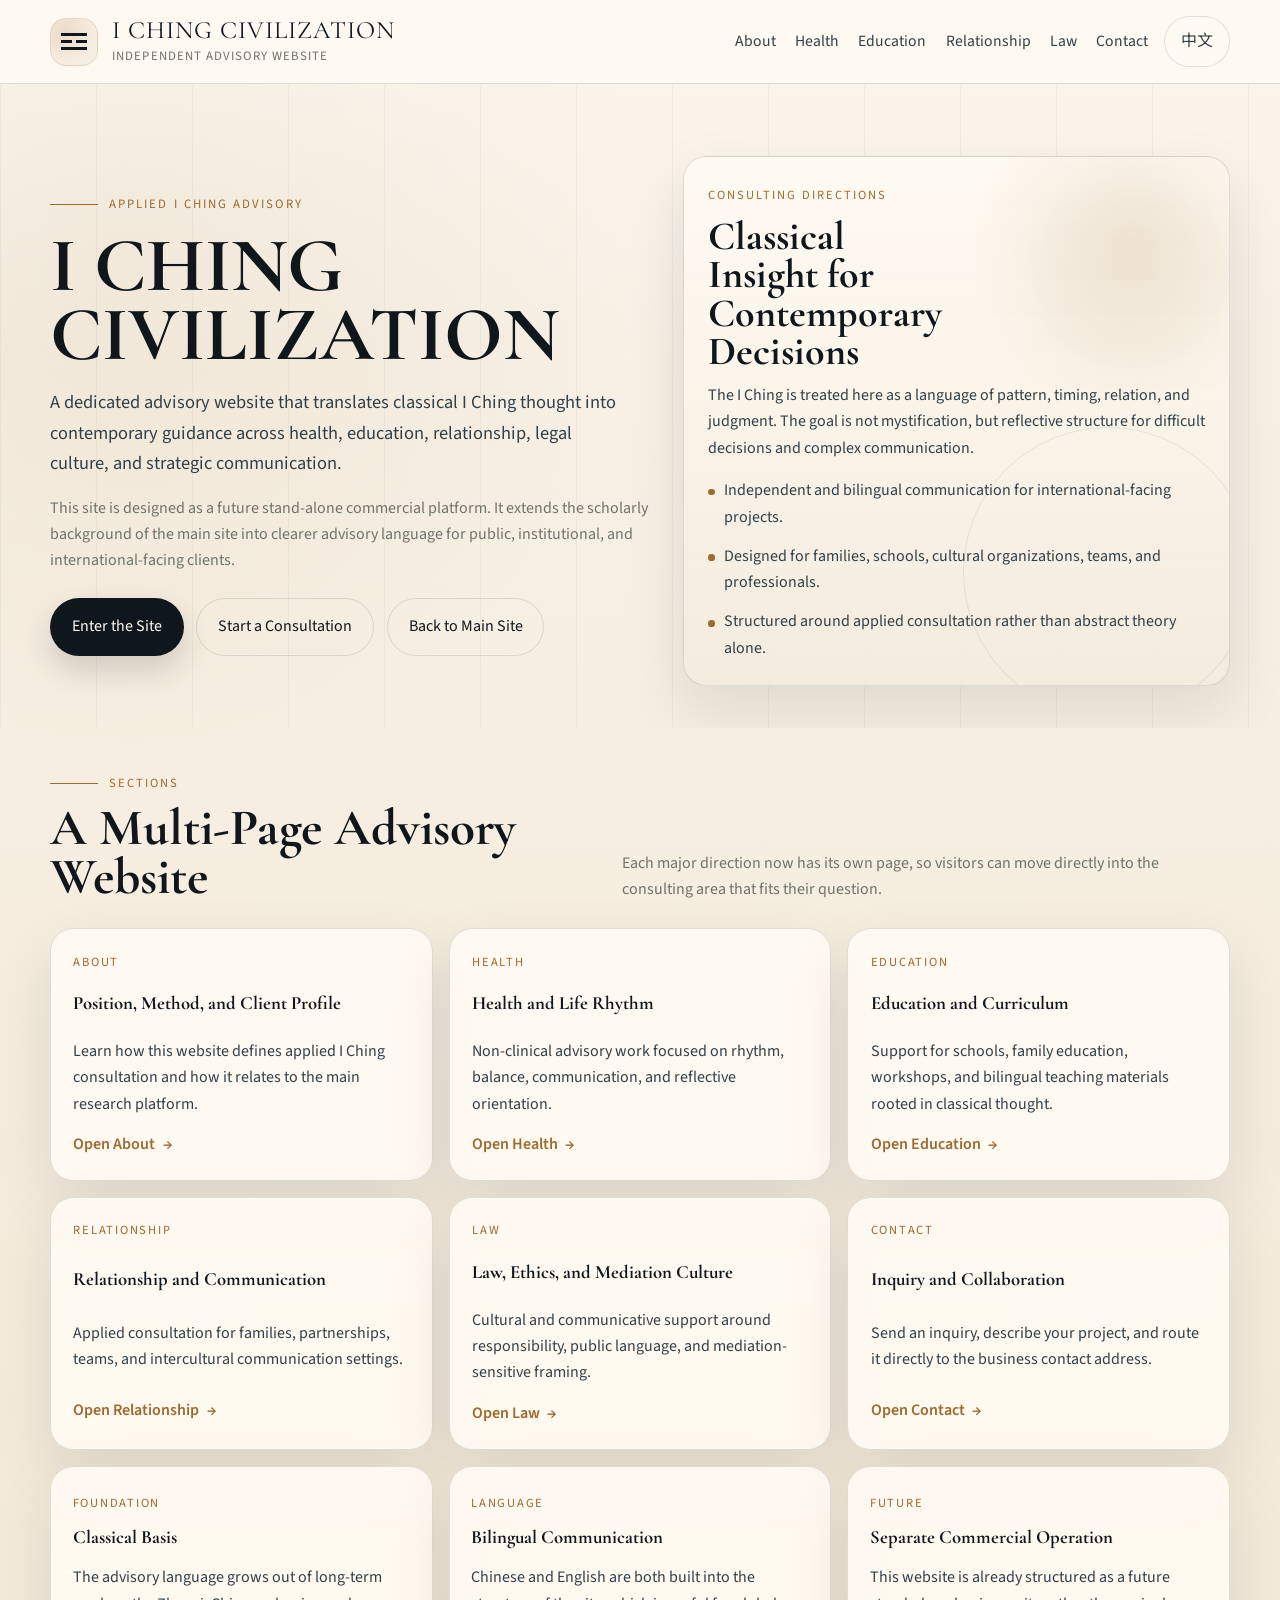
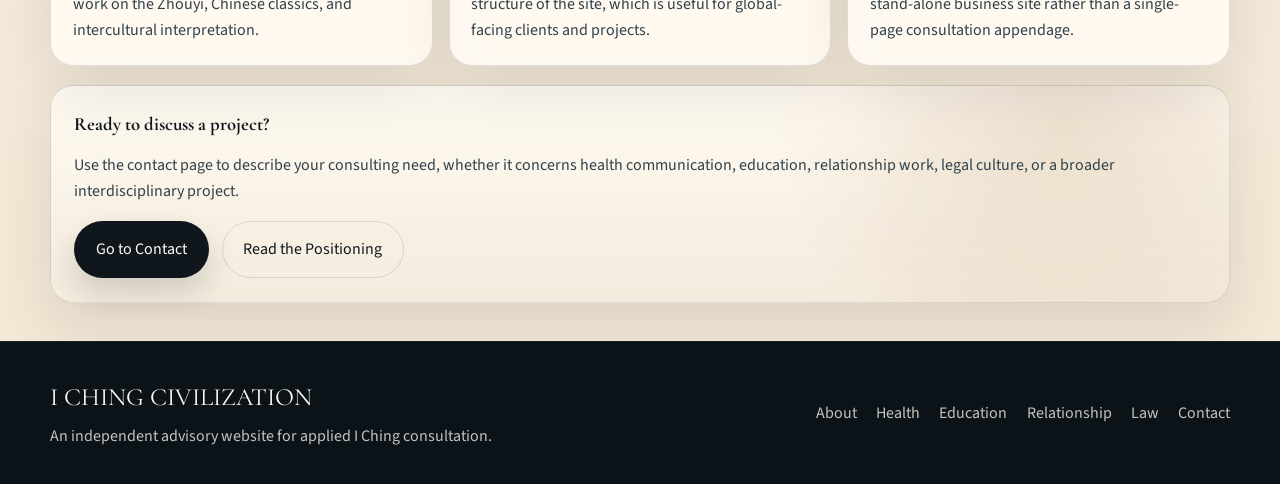
==== index.html @ f00c6655 "Initial commit" ====
<!DOCTYPE html>
<html lang="en">
  <head>
    <meta charset="UTF-8" />
    <meta name="viewport" content="width=device-width, initial-scale=1.0" />
    <title>Redirecting...</title>
    <meta http-equiv="refresh" content="0; url=./en/index.html" />
    <script>
      (function () {
        var target = new URL("./en/index.html", window.location.href);
        if (window.location.search) {
          target.search = window.location.search;
        }
        if (window.location.hash) {
          target.hash = window.location.hash;
        }
        window.location.replace(target.href);
      })();
    </script>
  </head>
  <body></body>
</html>
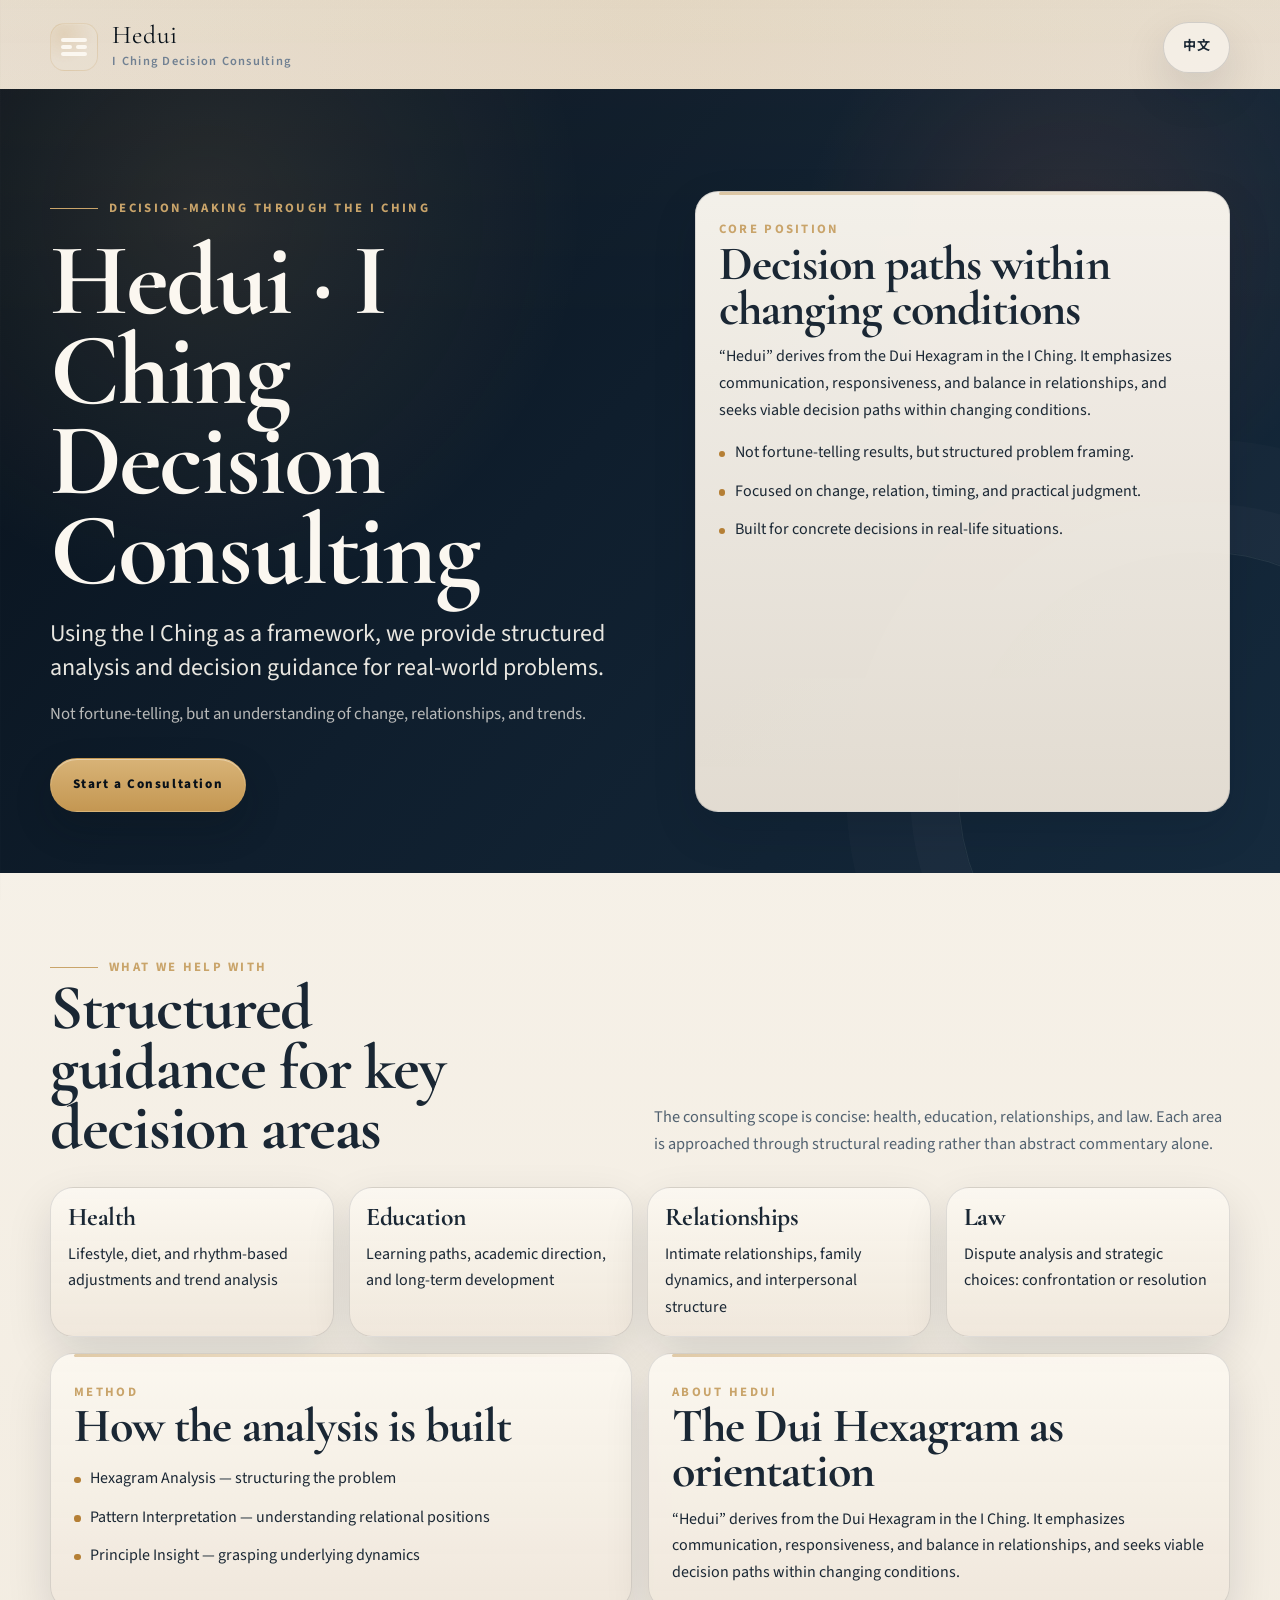
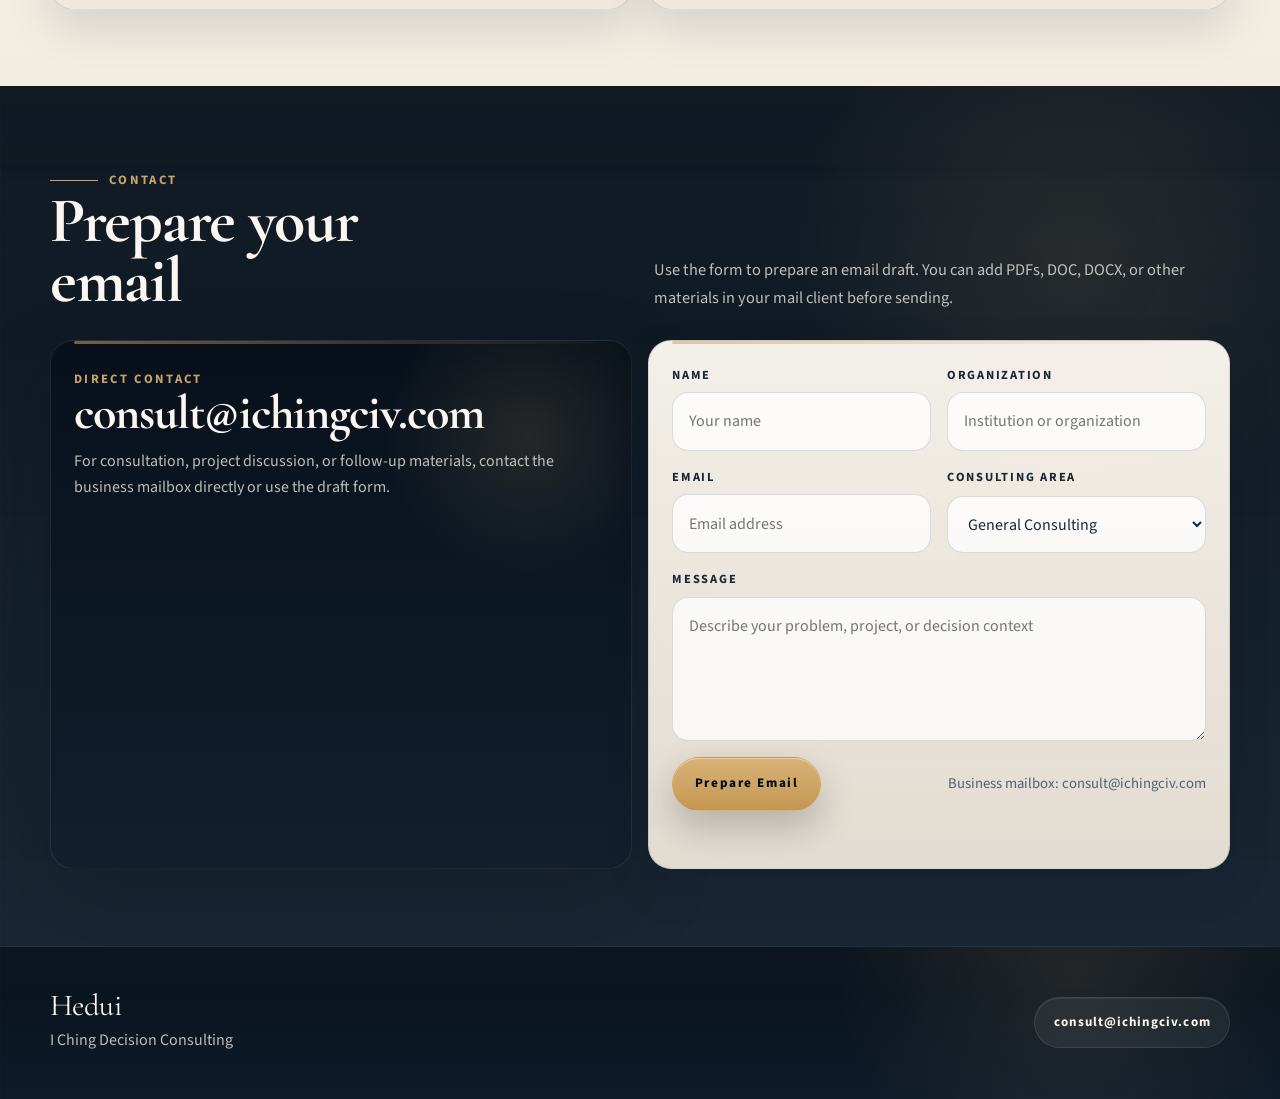
==== commit 65fc88b1: "change all" ====
--- a/index.html
+++ b/index.html
@@ -3,20 +3,355 @@
   <head>
     <meta charset="UTF-8" />
     <meta name="viewport" content="width=device-width, initial-scale=1.0" />
-    <title>Redirecting...</title>
-    <meta http-equiv="refresh" content="0; url=./en/index.html" />
-    <script>
-      (function () {
-        var target = new URL("./en/index.html", window.location.href);
-        if (window.location.search) {
-          target.search = window.location.search;
-        }
-        if (window.location.hash) {
-          target.hash = window.location.hash;
-        }
-        window.location.replace(target.href);
-      })();
-    </script>
+    <title>Hedui · I Ching Decision Consulting</title>
+    <meta
+      name="description"
+      content="Hedui · I Ching Decision Consulting. Structured analysis and decision guidance through the I Ching for health, education, relationships, and law."
+    />
+    <link rel="preconnect" href="https://fonts.googleapis.com" />
+    <link rel="preconnect" href="https://fonts.gstatic.com" crossorigin />
+    <link
+      href="https://fonts.googleapis.com/css2?family=Cormorant+Garamond:wght@500;600;700&family=Noto+Sans+SC:wght@400;500;700&family=Noto+Serif+SC:wght@500;600;700&family=Source+Sans+3:wght@400;500;600;700&display=swap"
+      rel="stylesheet"
+    />
+    <link rel="stylesheet" href="./site.css" />
   </head>
-  <body></body>
+  <body class="single-page" data-lang="en">
+    <header class="masthead">
+      <div class="container masthead-inner">
+        <a class="brand" href="/" aria-label="Hedui Home">
+          <span class="brand-mark" aria-hidden="true">
+            <span></span>
+            <span class="broken"></span>
+            <span></span>
+          </span>
+          <span data-lang-view="en">
+            <span class="brand-title">Hedui</span>
+            <span class="brand-subtitle">I Ching Decision Consulting</span>
+          </span>
+          <span data-lang-view="zh" hidden>
+            <span class="brand-title">和兑</span>
+            <span class="brand-subtitle">易经决策咨询</span>
+          </span>
+        </a>
+        <button class="lang-switch js-lang-switch" type="button" aria-label="切换到中文界面">
+          <span data-switch-target="zh">中文</span>
+          <span data-switch-target="en" hidden>EN</span>
+        </button>
+      </div>
+    </header>
+
+    <main>
+      <div class="localized-view" data-lang-view="en">
+        <section class="hero">
+          <div class="container hero-grid">
+            <div class="hero-copy">
+              <p class="eyebrow">Decision-Making through the I Ching</p>
+              <h1>Hedui · I Ching Decision Consulting</h1>
+              <p class="hero-deck">
+                Using the I Ching as a framework, we provide structured analysis and decision guidance for real-world problems.
+              </p>
+              <p class="hero-body">
+                Not fortune-telling, but an understanding of change, relationships, and trends.
+              </p>
+              <div class="hero-actions">
+                <a class="button" href="#contact-en">Start a Consultation</a>
+              </div>
+            </div>
+
+            <article class="hero-card">
+              <span class="card-kicker">Core Position</span>
+              <h2>Decision paths within changing conditions</h2>
+              <p>
+                “Hedui” derives from the Dui Hexagram in the I Ching. It emphasizes communication, responsiveness, and balance in relationships, and seeks viable decision paths within changing conditions.
+              </p>
+              <ul class="point-list">
+                <li>Not fortune-telling results, but structured problem framing.</li>
+                <li>Focused on change, relation, timing, and practical judgment.</li>
+                <li>Built for concrete decisions in real-life situations.</li>
+              </ul>
+            </article>
+          </div>
+        </section>
+
+        <section class="section">
+          <div class="container">
+            <div class="section-head">
+              <div>
+                <div class="section-tag">What We Help With</div>
+                <h2 class="section-title">Structured guidance for key decision areas</h2>
+              </div>
+              <p class="section-copy">
+                The consulting scope is concise: health, education, relationships, and law. Each area is approached through structural reading rather than abstract commentary alone.
+              </p>
+            </div>
+
+            <div class="topic-grid topic-grid-wide">
+              <article class="topic-card">
+                <h3>Health</h3>
+                <p>Lifestyle, diet, and rhythm-based adjustments and trend analysis</p>
+              </article>
+              <article class="topic-card">
+                <h3>Education</h3>
+                <p>Learning paths, academic direction, and long-term development</p>
+              </article>
+              <article class="topic-card">
+                <h3>Relationships</h3>
+                <p>Intimate relationships, family dynamics, and interpersonal structure</p>
+              </article>
+              <article class="topic-card">
+                <h3>Law</h3>
+                <p>Dispute analysis and strategic choices: confrontation or resolution</p>
+              </article>
+            </div>
+
+            <div class="content-grid">
+              <article class="content-panel">
+                <span class="panel-tag">Method</span>
+                <h2>How the analysis is built</h2>
+                <ul class="method-list">
+                  <li>Hexagram Analysis — structuring the problem</li>
+                  <li>Pattern Interpretation — understanding relational positions</li>
+                  <li>Principle Insight — grasping underlying dynamics</li>
+                </ul>
+              </article>
+
+              <article class="content-panel">
+                <span class="panel-tag">About Hedui</span>
+                <h2>The Dui Hexagram as orientation</h2>
+                <p>
+                  “Hedui” derives from the Dui Hexagram in the I Ching. It emphasizes communication, responsiveness, and balance in relationships, and seeks viable decision paths within changing conditions.
+                </p>
+              </article>
+            </div>
+          </div>
+        </section>
+
+        <section class="section section-dark" id="contact-en">
+          <div class="container">
+            <div class="section-head light">
+              <div>
+                <div class="section-tag">Contact</div>
+                <h2 class="section-title">Prepare your email</h2>
+              </div>
+              <p class="section-copy">
+                Use the form to prepare an email draft. You can add PDFs, DOC, DOCX, or other materials in your mail client before sending.
+              </p>
+            </div>
+
+            <div class="contact-layout">
+              <article class="contact-card dark-card">
+                <span class="panel-tag">Direct Contact</span>
+                <h2>consult@ichingciv.com</h2>
+                <p>
+                  For consultation, project discussion, or follow-up materials, contact the business mailbox directly or use the draft form.
+                </p>
+              </article>
+
+              <article class="form-card">
+                <form class="js-inquiry-form" data-page="hedui-en" data-recipient="consult@ichingciv.com">
+                  <div class="form-grid">
+                    <label class="field">
+                      <span>Name</span>
+                      <input name="name" type="text" placeholder="Your name" />
+                    </label>
+                    <label class="field">
+                      <span>Organization</span>
+                      <input name="organization" type="text" placeholder="Institution or organization" />
+                    </label>
+                    <label class="field">
+                      <span>Email</span>
+                      <input name="email" type="email" placeholder="Email address" />
+                    </label>
+                    <label class="field">
+                      <span>Consulting Area</span>
+                      <select name="topic">
+                        <option value="consulting">General Consulting</option>
+                        <option value="health">Health</option>
+                        <option value="education">Education</option>
+                        <option value="relationship">Relationships</option>
+                        <option value="law">Law</option>
+                      </select>
+                    </label>
+                    <label class="field full">
+                      <span>Message</span>
+                      <textarea name="message" placeholder="Describe your problem, project, or decision context"></textarea>
+                    </label>
+                  </div>
+                  <div class="form-foot">
+                    <button class="button" type="submit">Prepare Email</button>
+                    <span class="form-note">Business mailbox: <a href="mailto:consult@ichingciv.com">consult@ichingciv.com</a></span>
+                  </div>
+                  <p class="form-status" aria-live="polite"></p>
+                </form>
+              </article>
+            </div>
+          </div>
+        </section>
+      </div>
+
+      <div class="localized-view" data-lang-view="zh" hidden>
+        <section class="hero">
+          <div class="container hero-grid">
+            <div class="hero-copy">
+              <p class="eyebrow">用《周易》做决策</p>
+              <h1>和兑 · 易经决策咨询</h1>
+              <p class="hero-deck">
+                通过《周易》的结构分析方法，为现实问题提供判断路径与决策参考。
+              </p>
+              <p class="hero-body">
+                不是占卜结果，而是对变化、关系与趋势的理解。
+              </p>
+              <div class="hero-actions">
+                <a class="button" href="#contact-zh">发起咨询</a>
+              </div>
+            </div>
+
+            <article class="hero-card">
+              <span class="card-kicker">核心立场</span>
+              <h2>在变化中找到可以成立的决策路径</h2>
+              <p>
+                “和兑”取义于《周易》兑卦。重在关系中的交流、回应与平衡，并在变化中寻找可以成立的决策路径。
+              </p>
+              <ul class="point-list">
+                <li>不是直接给出结果，而是建立问题结构。</li>
+                <li>关注变化、关系、时机与现实判断。</li>
+                <li>面向具体处境中的真实决策问题。</li>
+              </ul>
+            </article>
+          </div>
+        </section>
+
+        <section class="section">
+          <div class="container">
+            <div class="section-head">
+              <div>
+                <div class="section-tag">我们解决的问题</div>
+                <h2 class="section-title">围绕关键决策场景提供结构化分析</h2>
+              </div>
+              <p class="section-copy">
+                咨询范围保持简洁明确：健康、教育、关系与法律。重点不是抽象评论，而是围绕现实问题建立判断路径。
+              </p>
+            </div>
+
+            <div class="topic-grid topic-grid-wide">
+              <article class="topic-card">
+                <h3>健康</h3>
+                <p>情志、饮食、运动、作息与身体状态的调整与趋势判断</p>
+              </article>
+              <article class="topic-card">
+                <h3>教育</h3>
+                <p>学习路径、发展方向与长期规划</p>
+              </article>
+              <article class="topic-card">
+                <h3>关系</h3>
+                <p>情侣关系、亲子关系及人际互动结构</p>
+              </article>
+              <article class="topic-card">
+                <h3>法律</h3>
+                <p>纠纷分析、路径选择</p>
+              </article>
+            </div>
+
+            <div class="content-grid">
+              <article class="content-panel">
+                <span class="panel-tag">方法</span>
+                <h2>判断如何展开</h2>
+                <ul class="method-list">
+                  <li>易占：建立问题结构</li>
+                  <li>易象：分析关系位置</li>
+                  <li>易理：把握变化原则</li>
+                </ul>
+              </article>
+
+              <article class="content-panel">
+                <span class="panel-tag">关于“和兑”</span>
+                <h2>以兑卦作为方向</h2>
+                <p>
+                  “和兑”取义于《周易》兑卦。重在关系中的交流、回应与平衡，在变化中找到可以成立的决策路径。
+                </p>
+              </article>
+            </div>
+          </div>
+        </section>
+
+        <section class="section section-dark" id="contact-zh">
+          <div class="container">
+            <div class="section-head light">
+              <div>
+                <div class="section-tag">联系</div>
+                <h2 class="section-title">编辑邮件草稿</h2>
+              </div>
+              <p class="section-copy">
+                使用下方表单可直接生成邮件草稿。若有 PDF、DOC、DOCX 或其他材料，可在邮件客户端中继续附加。
+              </p>
+            </div>
+
+            <div class="contact-layout">
+              <article class="contact-card">
+                <span class="panel-tag">直接联系</span>
+                <h2>consult@ichingciv.com</h2>
+                <p>
+                  如需咨询、项目讨论或补充资料，可直接通过商业邮箱联系，也可以先使用下方草稿表单。
+                </p>
+              </article>
+
+              <article class="form-card">
+                <form class="js-inquiry-form" data-page="hedui-zh" data-recipient="consult@ichingciv.com">
+                  <div class="form-grid">
+                    <label class="field">
+                      <span>姓名</span>
+                      <input name="name" type="text" placeholder="你的姓名" />
+                    </label>
+                    <label class="field">
+                      <span>机构 / 公司</span>
+                      <input name="organization" type="text" placeholder="机构或公司名称" />
+                    </label>
+                    <label class="field">
+                      <span>邮箱</span>
+                      <input name="email" type="email" placeholder="邮箱地址" />
+                    </label>
+                    <label class="field">
+                      <span>咨询方向</span>
+                      <select name="topic">
+                        <option value="consulting">综合咨询</option>
+                        <option value="health">健康</option>
+                        <option value="education">教育</option>
+                        <option value="relationship">关系</option>
+                        <option value="law">法律</option>
+                      </select>
+                    </label>
+                    <label class="field full">
+                      <span>留言</span>
+                      <textarea name="message" placeholder="请简要说明你的问题、项目或决策处境"></textarea>
+                    </label>
+                  </div>
+                  <div class="form-foot">
+                    <button class="button" type="submit">编辑邮件</button>
+                    <span class="form-note">商业邮箱：<a href="mailto:consult@ichingciv.com">consult@ichingciv.com</a></span>
+                  </div>
+                  <p class="form-status" aria-live="polite"></p>
+                </form>
+              </article>
+            </div>
+          </div>
+        </section>
+      </div>
+    </main>
+
+    <footer class="site-footer">
+      <div class="container footer-grid">
+        <div class="footer-copy" data-lang-view="en">
+          <div class="footer-title">Hedui</div>
+          <p>I Ching Decision Consulting</p>
+        </div>
+        <div class="footer-copy" data-lang-view="zh" hidden>
+          <div class="footer-title">和兑</div>
+          <p>易经决策咨询</p>
+        </div>
+        <a class="mail-chip footer-chip" href="mailto:consult@ichingciv.com">consult@ichingciv.com</a>
+      </div>
+    </footer>
+    <script src="./site.js"></script>
+  </body>
 </html>
--- a/site.css
+++ b/site.css
@@ -0,0 +1,716 @@
+:root {
+  --night: #071019;
+  --night-soft: #102130;
+  --paper: #f4efe6;
+  --paper-soft: #fbf7f0;
+  --line: rgba(19, 31, 45, 0.12);
+  --line-light: rgba(251, 247, 240, 0.1);
+  --accent: #c9a46a;
+  --accent-strong: #b57f35;
+  --text: #1a2734;
+  --text-soft: #516170;
+  --text-muted: #708092;
+  --white-soft: rgba(251, 247, 240, 0.74);
+  --shadow-strong: 0 30px 80px rgba(7, 16, 25, 0.22);
+  --shadow-card: 0 18px 46px rgba(12, 20, 30, 0.12);
+  --font-sans: "Source Sans 3", "Noto Sans SC", sans-serif;
+  --font-serif: "Cormorant Garamond", "Noto Serif SC", serif;
+}
+
+* {
+  box-sizing: border-box;
+}
+
+[hidden] {
+  display: none !important;
+}
+
+html {
+  scroll-behavior: smooth;
+}
+
+body {
+  margin: 0;
+  min-height: 100vh;
+  font-family: var(--font-sans);
+  color: var(--text);
+  background:
+    radial-gradient(circle at top, rgba(201, 164, 106, 0.12), transparent 28%),
+    linear-gradient(180deg, #e7ddce 0%, #f6f1e8 30%, #efe7da 100%);
+  line-height: 1.66;
+  -webkit-font-smoothing: antialiased;
+  text-rendering: optimizeLegibility;
+}
+
+body::before {
+  content: "";
+  position: fixed;
+  inset: 0;
+  pointer-events: none;
+  background:
+    linear-gradient(90deg, rgba(7, 16, 25, 0.028) 0, rgba(7, 16, 25, 0.028) 1px, transparent 1px, transparent 104px),
+    linear-gradient(180deg, rgba(251, 247, 240, 0.08), transparent 38%);
+  opacity: 0.4;
+}
+
+a {
+  color: inherit;
+  text-decoration: none;
+  transition:
+    color 0.2s ease,
+    border-color 0.2s ease,
+    background-color 0.2s ease,
+    transform 0.2s ease,
+    box-shadow 0.2s ease;
+}
+
+button,
+input,
+textarea,
+select {
+  font: inherit;
+}
+
+::selection {
+  background: rgba(181, 127, 53, 0.22);
+}
+
+:focus-visible {
+  outline: 2px solid rgba(181, 127, 53, 0.78);
+  outline-offset: 3px;
+}
+
+.container {
+  width: min(1180px, calc(100% - 2rem));
+  margin: 0 auto;
+}
+
+.masthead {
+  position: relative;
+  z-index: 2;
+  padding: 1.35rem 0 0;
+}
+
+.masthead-inner,
+.footer-grid {
+  display: flex;
+  align-items: center;
+  justify-content: space-between;
+  gap: 1rem;
+}
+
+.brand {
+  display: flex;
+  align-items: center;
+  gap: 0.9rem;
+  min-width: 0;
+}
+
+.brand-mark {
+  width: 3rem;
+  height: 3rem;
+  flex: 0 0 auto;
+  display: grid;
+  align-content: center;
+  gap: 0.22rem;
+  padding: 0.65rem;
+  border-radius: 0.9rem;
+  border: 1px solid rgba(201, 164, 106, 0.24);
+  background:
+    radial-gradient(circle at 28% 22%, rgba(201, 164, 106, 0.22), transparent 60%),
+    rgba(251, 247, 240, 0.06);
+  box-shadow: inset 0 1px 0 rgba(251, 247, 240, 0.08);
+}
+
+.brand-mark span {
+  display: block;
+  height: 0.22rem;
+  border-radius: 999px;
+  background: var(--paper-soft);
+}
+
+.brand-mark .broken {
+  position: relative;
+  background: transparent;
+}
+
+.brand-mark .broken::before,
+.brand-mark .broken::after {
+  content: "";
+  position: absolute;
+  top: 0;
+  width: 41%;
+  height: 100%;
+  border-radius: 999px;
+  background: var(--paper-soft);
+}
+
+.brand-mark .broken::after {
+  right: 0;
+}
+
+.brand-title,
+.brand-subtitle {
+  display: block;
+}
+
+.brand-title {
+  font-family: var(--font-serif);
+  font-size: clamp(1.3rem, 2vw, 1.9rem);
+  line-height: 1.04;
+  letter-spacing: 0.03em;
+  color: var(--night);
+}
+
+.brand-subtitle {
+  margin-top: 0.18rem;
+  color: var(--text-muted);
+  font-size: 0.78rem;
+  font-weight: 600;
+  letter-spacing: 0.1em;
+}
+
+.lang-switch,
+.mail-chip,
+.button {
+  display: inline-flex;
+  align-items: center;
+  justify-content: center;
+  min-height: 3rem;
+  border-radius: 999px;
+}
+
+.lang-switch,
+.mail-chip {
+  padding: 0.85rem 1.15rem;
+  border: 1px solid rgba(19, 31, 45, 0.16);
+  background: rgba(251, 247, 240, 0.68);
+  color: var(--text);
+  font-size: 0.82rem;
+  font-weight: 700;
+  letter-spacing: 0.08em;
+  box-shadow: var(--shadow-card);
+}
+
+.lang-switch:hover,
+.lang-switch:focus-visible,
+.mail-chip:hover,
+.mail-chip:focus-visible {
+  transform: translateY(-1px);
+  border-color: rgba(181, 127, 53, 0.34);
+}
+
+.hero,
+.section-dark,
+.site-footer {
+  position: relative;
+  overflow: hidden;
+}
+
+.hero::before,
+.section-dark::before,
+.site-footer::before {
+  content: "";
+  position: absolute;
+  inset: 0;
+  pointer-events: none;
+  background:
+    linear-gradient(90deg, rgba(251, 247, 240, 0.04) 0, rgba(251, 247, 240, 0.04) 1px, transparent 1px, transparent 120px),
+    linear-gradient(180deg, rgba(251, 247, 240, 0.08), transparent 34%);
+  opacity: 0.28;
+}
+
+.hero {
+  margin-top: 1rem;
+  padding: clamp(4.4rem, 8vw, 6.8rem) 0 3.8rem;
+  background:
+    radial-gradient(circle at 84% 20%, rgba(212, 108, 71, 0.14), transparent 22%),
+    radial-gradient(circle at 16% 16%, rgba(201, 164, 106, 0.14), transparent 30%),
+    linear-gradient(130deg, #08111b 0%, #0f1e2d 46%, #152a3d 100%);
+  color: var(--paper-soft);
+}
+
+.hero::after {
+  content: "";
+  position: absolute;
+  right: -10rem;
+  bottom: -10rem;
+  width: 30rem;
+  height: 30rem;
+  border-radius: 50%;
+  border: 1px solid rgba(251, 247, 240, 0.08);
+  box-shadow: 0 0 0 3rem rgba(251, 247, 240, 0.02), 0 0 0 7rem rgba(251, 247, 240, 0.015);
+}
+
+.hero-grid,
+.content-grid,
+.contact-layout {
+  position: relative;
+  z-index: 1;
+  display: grid;
+  gap: 1rem;
+}
+
+.hero-grid {
+  grid-template-columns: minmax(0, 1.08fr) minmax(320px, 0.92fr);
+  align-items: stretch;
+}
+
+.content-grid,
+.contact-layout {
+  grid-template-columns: repeat(2, minmax(0, 1fr));
+}
+
+.eyebrow,
+.section-tag,
+.card-kicker,
+.panel-tag {
+  display: inline-flex;
+  align-items: center;
+  gap: 0.7rem;
+  color: var(--accent);
+  font-size: 0.8rem;
+  font-weight: 700;
+  letter-spacing: 0.18em;
+  text-transform: uppercase;
+}
+
+.eyebrow::before,
+.section-tag::before {
+  content: "";
+  width: 3rem;
+  height: 1px;
+  background: currentColor;
+}
+
+.eyebrow {
+  margin: 0 0 1rem;
+}
+
+.hero h1,
+.hero-card h2,
+.section-title,
+.content-panel h2,
+.contact-card h2,
+.form-card h2,
+.topic-card h3,
+.footer-title {
+  margin: 0;
+  font-family: var(--font-serif);
+  letter-spacing: -0.02em;
+}
+
+.hero h1 {
+  max-width: 11ch;
+  font-size: clamp(3.8rem, 8vw, 6.8rem);
+  line-height: 0.88;
+  color: var(--paper-soft);
+}
+
+.hero-deck {
+  max-width: 42rem;
+  margin: 1.35rem 0 0;
+  font-size: clamp(1.18rem, 2vw, 1.5rem);
+  line-height: 1.42;
+  color: rgba(251, 247, 240, 0.92);
+}
+
+.hero-body {
+  max-width: 39rem;
+  margin: 1rem 0 0;
+  color: rgba(251, 247, 240, 0.72);
+  font-size: 1.05rem;
+}
+
+.hero-actions {
+  display: flex;
+  flex-wrap: wrap;
+  gap: 0.85rem;
+  margin-top: 1.8rem;
+}
+
+.button {
+  padding: 0.95rem 1.35rem;
+  border: 1px solid transparent;
+  cursor: pointer;
+  background: linear-gradient(180deg, #d8b377 0%, #c49752 100%);
+  color: var(--night);
+  font-size: 0.82rem;
+  font-weight: 800;
+  letter-spacing: 0.12em;
+  box-shadow:
+    0 16px 36px rgba(7, 16, 25, 0.22),
+    inset 0 1px 0 rgba(251, 247, 240, 0.42);
+}
+
+.button:hover,
+.button:focus-visible {
+  transform: translateY(-1px);
+}
+
+.hero-card,
+.topic-card,
+.content-panel,
+.form-card {
+  position: relative;
+  border-radius: 1.45rem;
+  border: 1px solid var(--line);
+  background: linear-gradient(180deg, rgba(251, 247, 240, 0.97), rgba(239, 231, 219, 0.94));
+  color: var(--text);
+  box-shadow: var(--shadow-card);
+}
+
+.hero-card,
+.content-panel,
+.form-card {
+  padding: 1.45rem;
+}
+
+.hero-card::after,
+.content-panel::after,
+.form-card::after,
+.contact-card::after {
+  content: "";
+  position: absolute;
+  left: 1.45rem;
+  right: 1.45rem;
+  top: 0;
+  height: 3px;
+  border-radius: 999px;
+  background: linear-gradient(90deg, var(--accent), transparent);
+  opacity: 0.55;
+}
+
+.hero-card h2,
+.content-panel h2,
+.contact-card h2 {
+  font-size: clamp(2.15rem, 4vw, 3rem);
+  line-height: 0.94;
+}
+
+.hero-card p,
+.content-panel p,
+.topic-card p,
+.section-copy,
+.contact-card p,
+.form-card p {
+  margin: 0.72rem 0 0;
+}
+
+.point-list,
+.method-list {
+  margin: 1rem 0 0;
+  padding: 0;
+  list-style: none;
+  display: grid;
+  gap: 0.75rem;
+}
+
+.point-list li,
+.method-list li {
+  position: relative;
+  padding-left: 1rem;
+  color: var(--text);
+}
+
+.point-list li::before,
+.method-list li::before {
+  content: "";
+  position: absolute;
+  left: 0;
+  top: 0.72rem;
+  width: 0.42rem;
+  height: 0.42rem;
+  border-radius: 50%;
+  background: var(--accent-strong);
+}
+
+.section {
+  position: relative;
+  padding: clamp(3.7rem, 6vw, 5.2rem) 0;
+}
+
+.section-dark {
+  background:
+    radial-gradient(circle at 84% 20%, rgba(201, 164, 106, 0.12), transparent 22%),
+    linear-gradient(180deg, rgba(8, 17, 27, 0.98), rgba(16, 30, 44, 0.96));
+  color: var(--paper-soft);
+}
+
+.section-head {
+  display: flex;
+  align-items: end;
+  justify-content: space-between;
+  gap: 1.4rem;
+  margin-bottom: 1.8rem;
+}
+
+.section-title {
+  max-width: 14ch;
+  font-size: clamp(2.4rem, 5vw, 4rem);
+  line-height: 0.94;
+  color: var(--text);
+}
+
+.section-copy {
+  max-width: 36rem;
+  color: var(--text-soft);
+  font-size: 1.02rem;
+}
+
+.light .section-title {
+  color: var(--paper-soft);
+}
+
+.light .section-copy {
+  color: var(--white-soft);
+}
+
+.topic-grid {
+  display: grid;
+  grid-template-columns: repeat(2, minmax(0, 1fr));
+  gap: 0.9rem;
+}
+
+.topic-grid-wide {
+  grid-template-columns: repeat(4, minmax(0, 1fr));
+}
+
+.topic-card {
+  padding: 1rem 1.05rem;
+}
+
+.topic-card h3 {
+  font-size: 1.6rem;
+  line-height: 0.98;
+  color: var(--text);
+}
+
+.content-grid {
+  margin-top: 1rem;
+}
+
+.contact-card {
+  position: relative;
+  padding: 1.45rem;
+  border-radius: 1.45rem;
+  border: 1px solid rgba(251, 247, 240, 0.08);
+  background:
+    radial-gradient(circle at 82% 18%, rgba(201, 164, 106, 0.14), transparent 22%),
+    linear-gradient(180deg, rgba(8, 17, 27, 0.98), rgba(18, 31, 45, 0.96));
+  color: var(--paper-soft);
+  box-shadow: var(--shadow-strong);
+}
+
+.contact-card p {
+  color: var(--white-soft);
+}
+
+.form-grid {
+  display: grid;
+  grid-template-columns: repeat(2, minmax(0, 1fr));
+  gap: 1rem;
+}
+
+.field {
+  display: grid;
+  gap: 0.42rem;
+}
+
+.field span {
+  color: var(--text);
+  font-size: 0.78rem;
+  font-weight: 700;
+  letter-spacing: 0.14em;
+  text-transform: uppercase;
+}
+
+.field.full {
+  grid-column: 1 / -1;
+}
+
+.field input,
+.field select,
+.field textarea {
+  width: 100%;
+  padding: 0.95rem 1rem;
+  border-radius: 1rem;
+  border: 1px solid rgba(19, 31, 45, 0.14);
+  background: rgba(255, 255, 255, 0.76);
+  color: var(--text);
+  box-shadow: inset 0 1px 0 rgba(251, 247, 240, 0.24);
+}
+
+.field textarea {
+  min-height: 9rem;
+  resize: vertical;
+}
+
+.field input:focus,
+.field select:focus,
+.field textarea:focus {
+  outline: none;
+  border-color: rgba(181, 127, 53, 0.52);
+  box-shadow:
+    0 0 0 4px rgba(201, 164, 106, 0.15),
+    inset 0 1px 0 rgba(251, 247, 240, 0.32);
+}
+
+.form-foot {
+  display: flex;
+  align-items: center;
+  justify-content: space-between;
+  gap: 1rem;
+  margin-top: 1rem;
+}
+
+.form-note,
+.form-status {
+  font-size: 0.92rem;
+  color: var(--text-soft);
+}
+
+.form-status {
+  min-height: 1.5em;
+}
+
+.site-footer {
+  padding: 2.8rem 0;
+  background:
+    radial-gradient(circle at 84% 18%, rgba(201, 164, 106, 0.12), transparent 22%),
+    linear-gradient(180deg, #08111b 0%, #0e1b29 100%);
+  color: var(--white-soft);
+  border-top: 1px solid rgba(251, 247, 240, 0.08);
+}
+
+.footer-title {
+  color: var(--paper-soft);
+  font-size: 1.9rem;
+  line-height: 1;
+}
+
+.footer-copy p {
+  margin: 0.35rem 0 0;
+}
+
+.footer-chip {
+  border-color: var(--line-light);
+  background: rgba(251, 247, 240, 0.06);
+  color: var(--paper-soft);
+  box-shadow: inset 0 1px 0 rgba(251, 247, 240, 0.08);
+}
+
+.footer-chip:hover,
+.footer-chip:focus-visible {
+  border-color: rgba(201, 164, 106, 0.38);
+}
+
+body[data-lang="zh"] .brand-subtitle,
+body[data-lang="zh"] .lang-switch,
+body[data-lang="zh"] .button,
+body[data-lang="zh"] .eyebrow,
+body[data-lang="zh"] .section-tag,
+body[data-lang="zh"] .card-kicker,
+body[data-lang="zh"] .panel-tag,
+body[data-lang="zh"] .field span {
+  letter-spacing: 0.08em;
+  text-transform: none;
+}
+
+@media (prefers-reduced-motion: no-preference) {
+  .hero-copy,
+  .hero-card,
+  .content-panel,
+  .form-card {
+    animation: rise-in 0.72s cubic-bezier(0.22, 1, 0.36, 1) both;
+  }
+
+  .hero-card {
+    animation-delay: 0.08s;
+  }
+}
+
+@keyframes rise-in {
+  from {
+    opacity: 0;
+    transform: translateY(18px);
+  }
+
+  to {
+    opacity: 1;
+    transform: none;
+  }
+}
+
+@media (max-width: 1080px) {
+  .hero-grid,
+  .content-grid,
+  .contact-layout,
+  .topic-grid-wide {
+    grid-template-columns: 1fr;
+  }
+
+  .section-head {
+    align-items: start;
+    flex-direction: column;
+  }
+}
+
+@media (max-width: 760px) {
+  .container {
+    width: min(1180px, calc(100% - 1.25rem));
+  }
+
+  .masthead-inner,
+  .footer-grid,
+  .form-foot {
+    align-items: start;
+    flex-direction: column;
+  }
+
+  .hero {
+    padding-top: 3.8rem;
+  }
+
+  .hero h1 {
+    font-size: clamp(3rem, 15vw, 4.4rem);
+    max-width: none;
+  }
+
+  .hero-card,
+  .content-panel,
+  .form-card,
+  .contact-card {
+    padding: 1.2rem;
+  }
+
+  .hero-card::after,
+  .content-panel::after,
+  .form-card::after,
+  .contact-card::after {
+    left: 1.2rem;
+    right: 1.2rem;
+  }
+
+  .form-grid,
+  .topic-grid {
+    grid-template-columns: 1fr;
+  }
+}
+
+@media (prefers-reduced-motion: reduce) {
+  html {
+    scroll-behavior: auto;
+  }
+
+  a {
+    transition: none;
+  }
+
+  .hero-copy,
+  .hero-card,
+  .content-panel,
+  .form-card {
+    animation: none;
+  }
+}
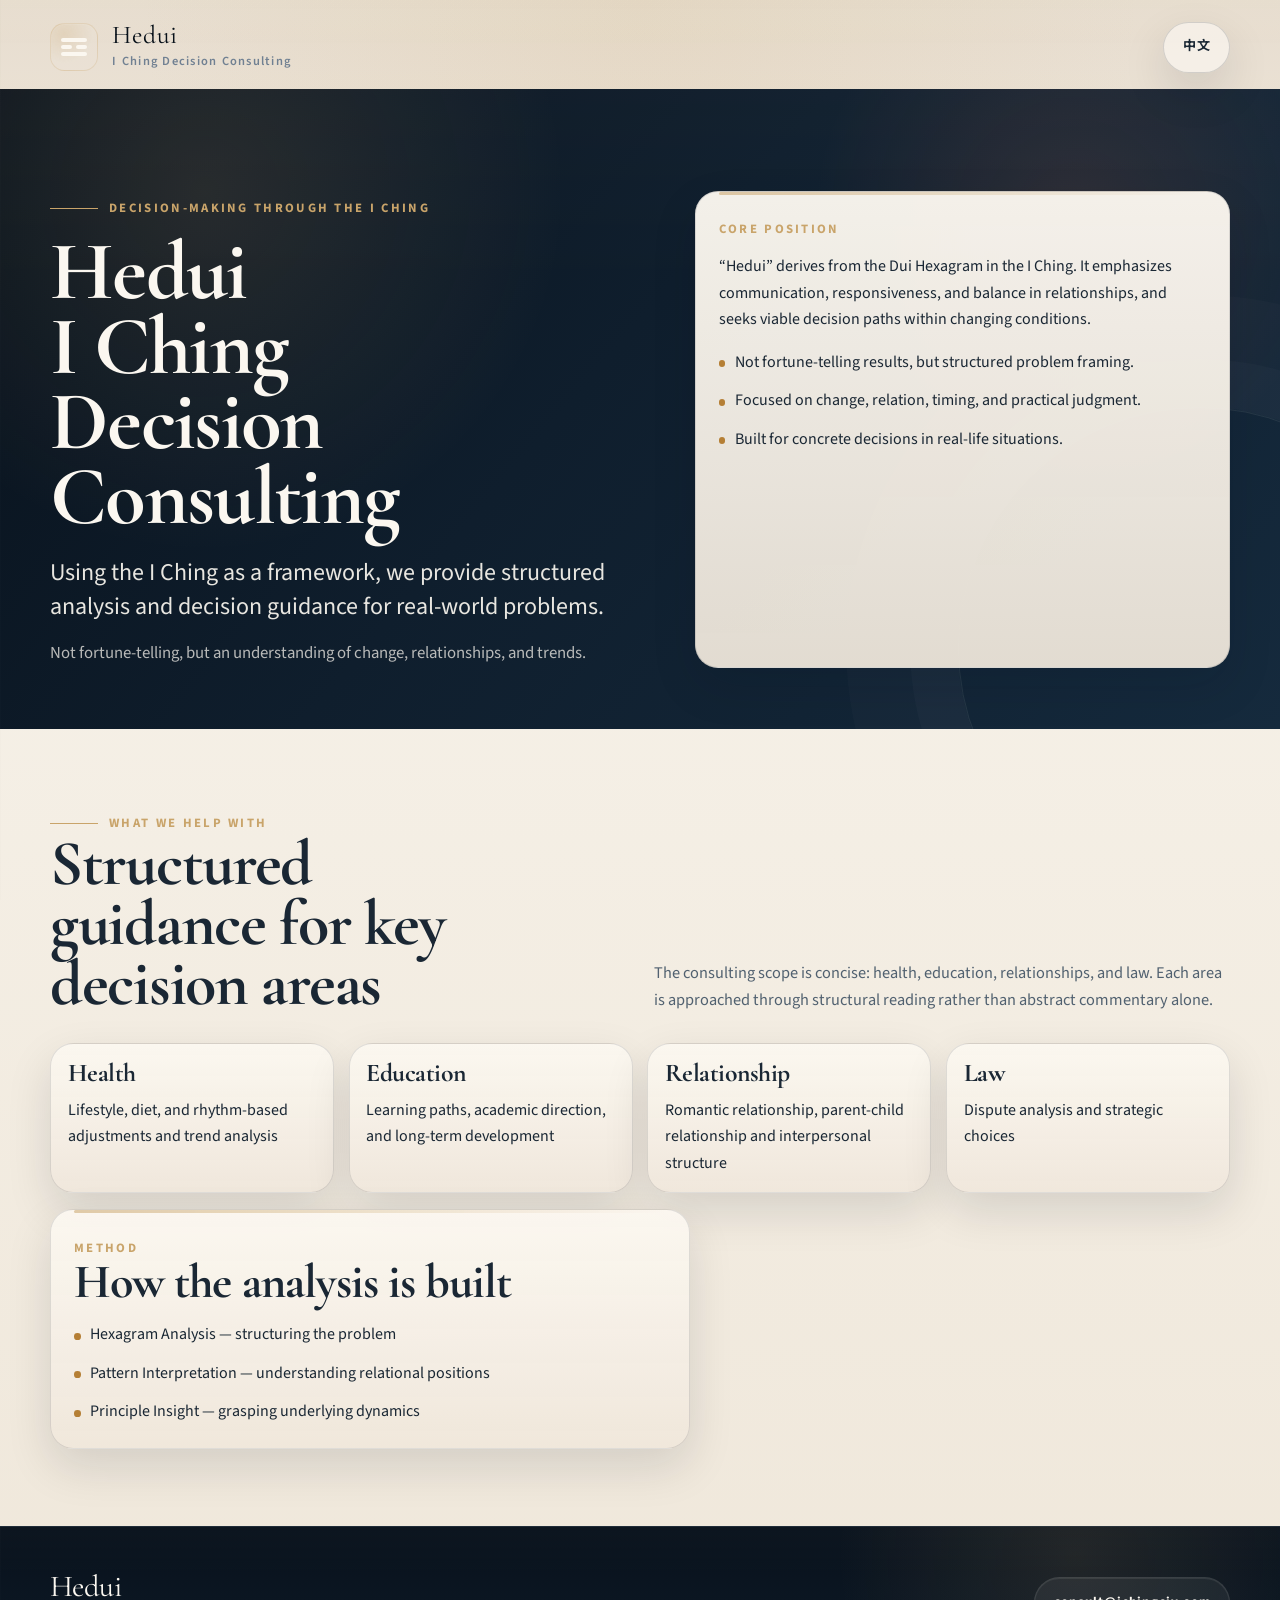
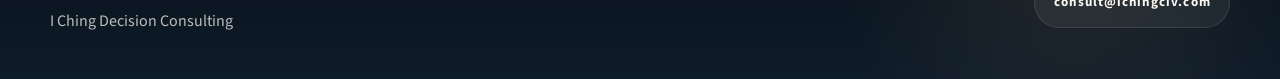
==== commit 516a1c49: "change all" ====
--- a/index.html
+++ b/index.html
@@ -47,21 +47,22 @@
           <div class="container hero-grid">
             <div class="hero-copy">
               <p class="eyebrow">Decision-Making through the I Ching</p>
-              <h1>Hedui · I Ching Decision Consulting</h1>
+              <h1>
+                <span class="hero-title-line">Hedui</span>
+                <span class="hero-title-line">I Ching</span>
+                <span class="hero-title-line">Decision</span>
+                <span class="hero-title-line">Consulting</span>
+              </h1>
               <p class="hero-deck">
                 Using the I Ching as a framework, we provide structured analysis and decision guidance for real-world problems.
               </p>
               <p class="hero-body">
                 Not fortune-telling, but an understanding of change, relationships, and trends.
               </p>
-              <div class="hero-actions">
-                <a class="button" href="#contact-en">Start a Consultation</a>
-              </div>
             </div>
 
             <article class="hero-card">
               <span class="card-kicker">Core Position</span>
-              <h2>Decision paths within changing conditions</h2>
               <p>
                 “Hedui” derives from the Dui Hexagram in the I Ching. It emphasizes communication, responsiveness, and balance in relationships, and seeks viable decision paths within changing conditions.
               </p>
@@ -96,16 +97,16 @@
                 <p>Learning paths, academic direction, and long-term development</p>
               </article>
               <article class="topic-card">
-                <h3>Relationships</h3>
-                <p>Intimate relationships, family dynamics, and interpersonal structure</p>
+                <h3>Relationship</h3>
+                <p>Romantic relationship, parent-child relationship and interpersonal structure</p>
               </article>
               <article class="topic-card">
                 <h3>Law</h3>
-                <p>Dispute analysis and strategic choices: confrontation or resolution</p>
-              </article>
-            </div>
-
-            <div class="content-grid">
+                <p>Dispute analysis and strategic choices</p>
+              </article>
+            </div>
+
+            <div class="content-grid single-panel">
               <article class="content-panel">
                 <span class="panel-tag">Method</span>
                 <h2>How the analysis is built</h2>
@@ -115,79 +116,10 @@
                   <li>Principle Insight — grasping underlying dynamics</li>
                 </ul>
               </article>
-
-              <article class="content-panel">
-                <span class="panel-tag">About Hedui</span>
-                <h2>The Dui Hexagram as orientation</h2>
-                <p>
-                  “Hedui” derives from the Dui Hexagram in the I Ching. It emphasizes communication, responsiveness, and balance in relationships, and seeks viable decision paths within changing conditions.
-                </p>
-              </article>
-            </div>
-          </div>
-        </section>
-
-        <section class="section section-dark" id="contact-en">
-          <div class="container">
-            <div class="section-head light">
-              <div>
-                <div class="section-tag">Contact</div>
-                <h2 class="section-title">Prepare your email</h2>
-              </div>
-              <p class="section-copy">
-                Use the form to prepare an email draft. You can add PDFs, DOC, DOCX, or other materials in your mail client before sending.
-              </p>
-            </div>
-
-            <div class="contact-layout">
-              <article class="contact-card dark-card">
-                <span class="panel-tag">Direct Contact</span>
-                <h2>consult@ichingciv.com</h2>
-                <p>
-                  For consultation, project discussion, or follow-up materials, contact the business mailbox directly or use the draft form.
-                </p>
-              </article>
-
-              <article class="form-card">
-                <form class="js-inquiry-form" data-page="hedui-en" data-recipient="consult@ichingciv.com">
-                  <div class="form-grid">
-                    <label class="field">
-                      <span>Name</span>
-                      <input name="name" type="text" placeholder="Your name" />
-                    </label>
-                    <label class="field">
-                      <span>Organization</span>
-                      <input name="organization" type="text" placeholder="Institution or organization" />
-                    </label>
-                    <label class="field">
-                      <span>Email</span>
-                      <input name="email" type="email" placeholder="Email address" />
-                    </label>
-                    <label class="field">
-                      <span>Consulting Area</span>
-                      <select name="topic">
-                        <option value="consulting">General Consulting</option>
-                        <option value="health">Health</option>
-                        <option value="education">Education</option>
-                        <option value="relationship">Relationships</option>
-                        <option value="law">Law</option>
-                      </select>
-                    </label>
-                    <label class="field full">
-                      <span>Message</span>
-                      <textarea name="message" placeholder="Describe your problem, project, or decision context"></textarea>
-                    </label>
-                  </div>
-                  <div class="form-foot">
-                    <button class="button" type="submit">Prepare Email</button>
-                    <span class="form-note">Business mailbox: <a href="mailto:consult@ichingciv.com">consult@ichingciv.com</a></span>
-                  </div>
-                  <p class="form-status" aria-live="polite"></p>
-                </form>
-              </article>
-            </div>
-          </div>
-        </section>
+            </div>
+          </div>
+        </section>
+
       </div>
 
       <div class="localized-view" data-lang-view="zh" hidden>
@@ -195,21 +127,21 @@
           <div class="container hero-grid">
             <div class="hero-copy">
               <p class="eyebrow">用《周易》做决策</p>
-              <h1>和兑 · 易经决策咨询</h1>
+              <h1>
+                <span class="hero-title-line">和兑</span>
+                <span class="hero-title-line">易经</span>
+                <span class="hero-title-line">决策咨询</span>
+              </h1>
               <p class="hero-deck">
                 通过《周易》的结构分析方法，为现实问题提供判断路径与决策参考。
               </p>
               <p class="hero-body">
                 不是占卜结果，而是对变化、关系与趋势的理解。
               </p>
-              <div class="hero-actions">
-                <a class="button" href="#contact-zh">发起咨询</a>
-              </div>
             </div>
 
             <article class="hero-card">
               <span class="card-kicker">核心立场</span>
-              <h2>在变化中找到可以成立的决策路径</h2>
               <p>
                 “和兑”取义于《周易》兑卦。重在关系中的交流、回应与平衡，并在变化中寻找可以成立的决策路径。
               </p>
@@ -253,89 +185,20 @@
               </article>
             </div>
 
-            <div class="content-grid">
+            <div class="content-grid single-panel">
               <article class="content-panel">
                 <span class="panel-tag">方法</span>
-                <h2>判断如何展开</h2>
+                <h2>分析如何展开</h2>
                 <ul class="method-list">
                   <li>易占：建立问题结构</li>
                   <li>易象：分析关系位置</li>
                   <li>易理：把握变化原则</li>
                 </ul>
               </article>
-
-              <article class="content-panel">
-                <span class="panel-tag">关于“和兑”</span>
-                <h2>以兑卦作为方向</h2>
-                <p>
-                  “和兑”取义于《周易》兑卦。重在关系中的交流、回应与平衡，在变化中找到可以成立的决策路径。
-                </p>
-              </article>
-            </div>
-          </div>
-        </section>
-
-        <section class="section section-dark" id="contact-zh">
-          <div class="container">
-            <div class="section-head light">
-              <div>
-                <div class="section-tag">联系</div>
-                <h2 class="section-title">编辑邮件草稿</h2>
-              </div>
-              <p class="section-copy">
-                使用下方表单可直接生成邮件草稿。若有 PDF、DOC、DOCX 或其他材料，可在邮件客户端中继续附加。
-              </p>
-            </div>
-
-            <div class="contact-layout">
-              <article class="contact-card">
-                <span class="panel-tag">直接联系</span>
-                <h2>consult@ichingciv.com</h2>
-                <p>
-                  如需咨询、项目讨论或补充资料，可直接通过商业邮箱联系，也可以先使用下方草稿表单。
-                </p>
-              </article>
-
-              <article class="form-card">
-                <form class="js-inquiry-form" data-page="hedui-zh" data-recipient="consult@ichingciv.com">
-                  <div class="form-grid">
-                    <label class="field">
-                      <span>姓名</span>
-                      <input name="name" type="text" placeholder="你的姓名" />
-                    </label>
-                    <label class="field">
-                      <span>机构 / 公司</span>
-                      <input name="organization" type="text" placeholder="机构或公司名称" />
-                    </label>
-                    <label class="field">
-                      <span>邮箱</span>
-                      <input name="email" type="email" placeholder="邮箱地址" />
-                    </label>
-                    <label class="field">
-                      <span>咨询方向</span>
-                      <select name="topic">
-                        <option value="consulting">综合咨询</option>
-                        <option value="health">健康</option>
-                        <option value="education">教育</option>
-                        <option value="relationship">关系</option>
-                        <option value="law">法律</option>
-                      </select>
-                    </label>
-                    <label class="field full">
-                      <span>留言</span>
-                      <textarea name="message" placeholder="请简要说明你的问题、项目或决策处境"></textarea>
-                    </label>
-                  </div>
-                  <div class="form-foot">
-                    <button class="button" type="submit">编辑邮件</button>
-                    <span class="form-note">商业邮箱：<a href="mailto:consult@ichingciv.com">consult@ichingciv.com</a></span>
-                  </div>
-                  <p class="form-status" aria-live="polite"></p>
-                </form>
-              </article>
-            </div>
-          </div>
-        </section>
+            </div>
+          </div>
+        </section>
+
       </div>
     </main>
 
--- a/site.css
+++ b/site.css
@@ -301,10 +301,14 @@
 }
 
 .hero h1 {
-  max-width: 11ch;
-  font-size: clamp(3.8rem, 8vw, 6.8rem);
-  line-height: 0.88;
+  max-width: none;
+  font-size: clamp(3.1rem, 6.5vw, 5.4rem);
+  line-height: 0.9;
   color: var(--paper-soft);
+}
+
+.hero-title-line {
+  display: block;
 }
 
 .hero-deck {
@@ -490,6 +494,19 @@
   margin-top: 1rem;
 }
 
+.content-grid.single-panel,
+.contact-layout.single-contact {
+  grid-template-columns: minmax(0, 1fr);
+}
+
+.content-grid.single-panel {
+  max-width: 40rem;
+}
+
+.contact-layout.single-contact {
+  max-width: 36rem;
+}
+
 .contact-card {
   position: relative;
   padding: 1.45rem;
@@ -673,7 +690,7 @@
   }
 
   .hero h1 {
-    font-size: clamp(3rem, 15vw, 4.4rem);
+    font-size: clamp(2.55rem, 13vw, 4rem);
     max-width: none;
   }
 
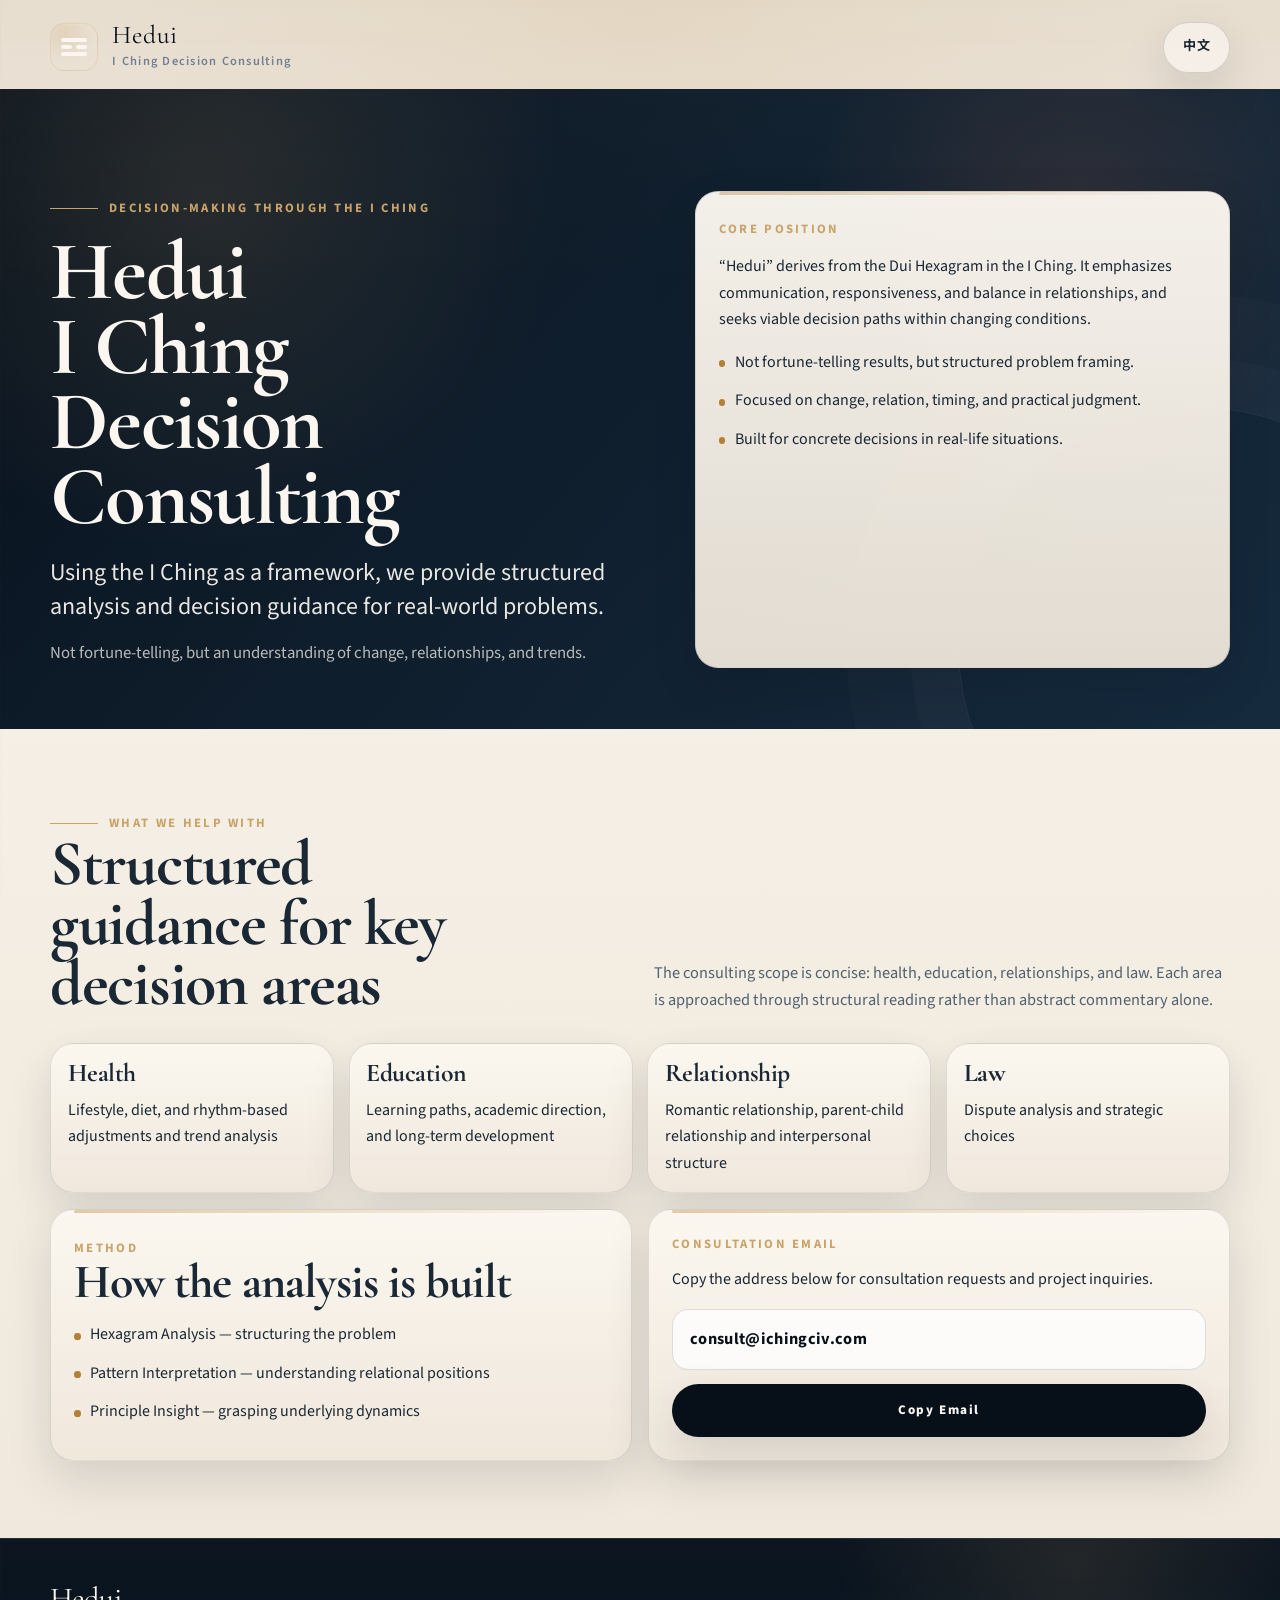
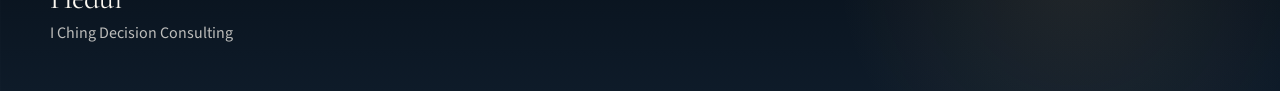
==== commit 468cea2c: "change all" ====
--- a/index.html
+++ b/index.html
@@ -106,7 +106,7 @@
               </article>
             </div>
 
-            <div class="content-grid single-panel">
+            <div class="content-grid">
               <article class="content-panel">
                 <span class="panel-tag">Method</span>
                 <h2>How the analysis is built</h2>
@@ -115,6 +115,32 @@
                   <li>Pattern Interpretation — understanding relational positions</li>
                   <li>Principle Insight — grasping underlying dynamics</li>
                 </ul>
+              </article>
+
+              <article class="content-panel email-panel">
+                <span class="panel-tag">Consultation Email</span>
+                <p>Copy the address below for consultation requests and project inquiries.</p>
+                <div class="copy-box">
+                  <input
+                    class="copy-input js-copy-source"
+                    type="text"
+                    value="consult@ichingciv.com"
+                    readonly
+                    spellcheck="false"
+                    autocapitalize="off"
+                    autocorrect="off"
+                    aria-label="Consultation email"
+                  />
+                  <button
+                    class="copy-button js-copy-email"
+                    type="button"
+                    data-copy-text="consult@ichingciv.com"
+                    data-copy-default="Copy Email"
+                    data-copy-success="Copied"
+                  >
+                    Copy Email
+                  </button>
+                </div>
               </article>
             </div>
           </div>
@@ -185,7 +211,7 @@
               </article>
             </div>
 
-            <div class="content-grid single-panel">
+            <div class="content-grid">
               <article class="content-panel">
                 <span class="panel-tag">方法</span>
                 <h2>分析如何展开</h2>
@@ -194,6 +220,32 @@
                   <li>易象：分析关系位置</li>
                   <li>易理：把握变化原则</li>
                 </ul>
+              </article>
+
+              <article class="content-panel email-panel">
+                <span class="panel-tag">咨询邮箱</span>
+                <p>复制下方邮箱地址，即可发送咨询请求与项目沟通内容。</p>
+                <div class="copy-box">
+                  <input
+                    class="copy-input js-copy-source"
+                    type="text"
+                    value="consult@ichingciv.com"
+                    readonly
+                    spellcheck="false"
+                    autocapitalize="off"
+                    autocorrect="off"
+                    aria-label="咨询邮箱"
+                  />
+                  <button
+                    class="copy-button js-copy-email"
+                    type="button"
+                    data-copy-text="consult@ichingciv.com"
+                    data-copy-default="复制邮箱"
+                    data-copy-success="已复制"
+                  >
+                    复制邮箱
+                  </button>
+                </div>
               </article>
             </div>
           </div>
@@ -212,7 +264,6 @@
           <div class="footer-title">和兑</div>
           <p>易经决策咨询</p>
         </div>
-        <a class="mail-chip footer-chip" href="mailto:consult@ichingciv.com">consult@ichingciv.com</a>
       </div>
     </footer>
     <script src="./site.js"></script>
--- a/site.css
+++ b/site.css
@@ -494,17 +494,61 @@
   margin-top: 1rem;
 }
 
-.content-grid.single-panel,
-.contact-layout.single-contact {
-  grid-template-columns: minmax(0, 1fr);
-}
-
-.content-grid.single-panel {
-  max-width: 40rem;
-}
-
-.contact-layout.single-contact {
-  max-width: 36rem;
+.email-panel {
+  display: flex;
+  flex-direction: column;
+  justify-content: space-between;
+}
+
+.copy-box {
+  display: grid;
+  gap: 0.9rem;
+  margin-top: 1rem;
+}
+
+.copy-input {
+  width: 100%;
+  padding: 1rem 1.05rem;
+  border-radius: 1rem;
+  border: 1px solid rgba(19, 31, 45, 0.14);
+  background: rgba(255, 255, 255, 0.78);
+  color: var(--night);
+  font-size: 1.02rem;
+  font-weight: 700;
+  letter-spacing: 0.02em;
+  box-shadow: inset 0 1px 0 rgba(251, 247, 240, 0.24);
+  cursor: text;
+}
+
+.copy-input:focus {
+  outline: none;
+  border-color: rgba(181, 127, 53, 0.52);
+  box-shadow:
+    0 0 0 4px rgba(201, 164, 106, 0.15),
+    inset 0 1px 0 rgba(251, 247, 240, 0.32);
+}
+
+.copy-button {
+  align-self: start;
+  display: inline-flex;
+  align-items: center;
+  justify-content: center;
+  min-height: 3rem;
+  padding: 0.9rem 1.2rem;
+  border: 1px solid rgba(19, 31, 45, 0.12);
+  border-radius: 999px;
+  background: var(--night);
+  color: var(--paper-soft);
+  font-size: 0.82rem;
+  font-weight: 800;
+  letter-spacing: 0.12em;
+  cursor: pointer;
+  box-shadow: var(--shadow-card);
+}
+
+.copy-button:hover,
+.copy-button:focus-visible {
+  transform: translateY(-1px);
 }
 
 .contact-card {
@@ -625,6 +669,7 @@
 body[data-lang="zh"] .brand-subtitle,
 body[data-lang="zh"] .lang-switch,
 body[data-lang="zh"] .button,
+body[data-lang="zh"] .copy-button,
 body[data-lang="zh"] .eyebrow,
 body[data-lang="zh"] .section-tag,
 body[data-lang="zh"] .card-kicker,
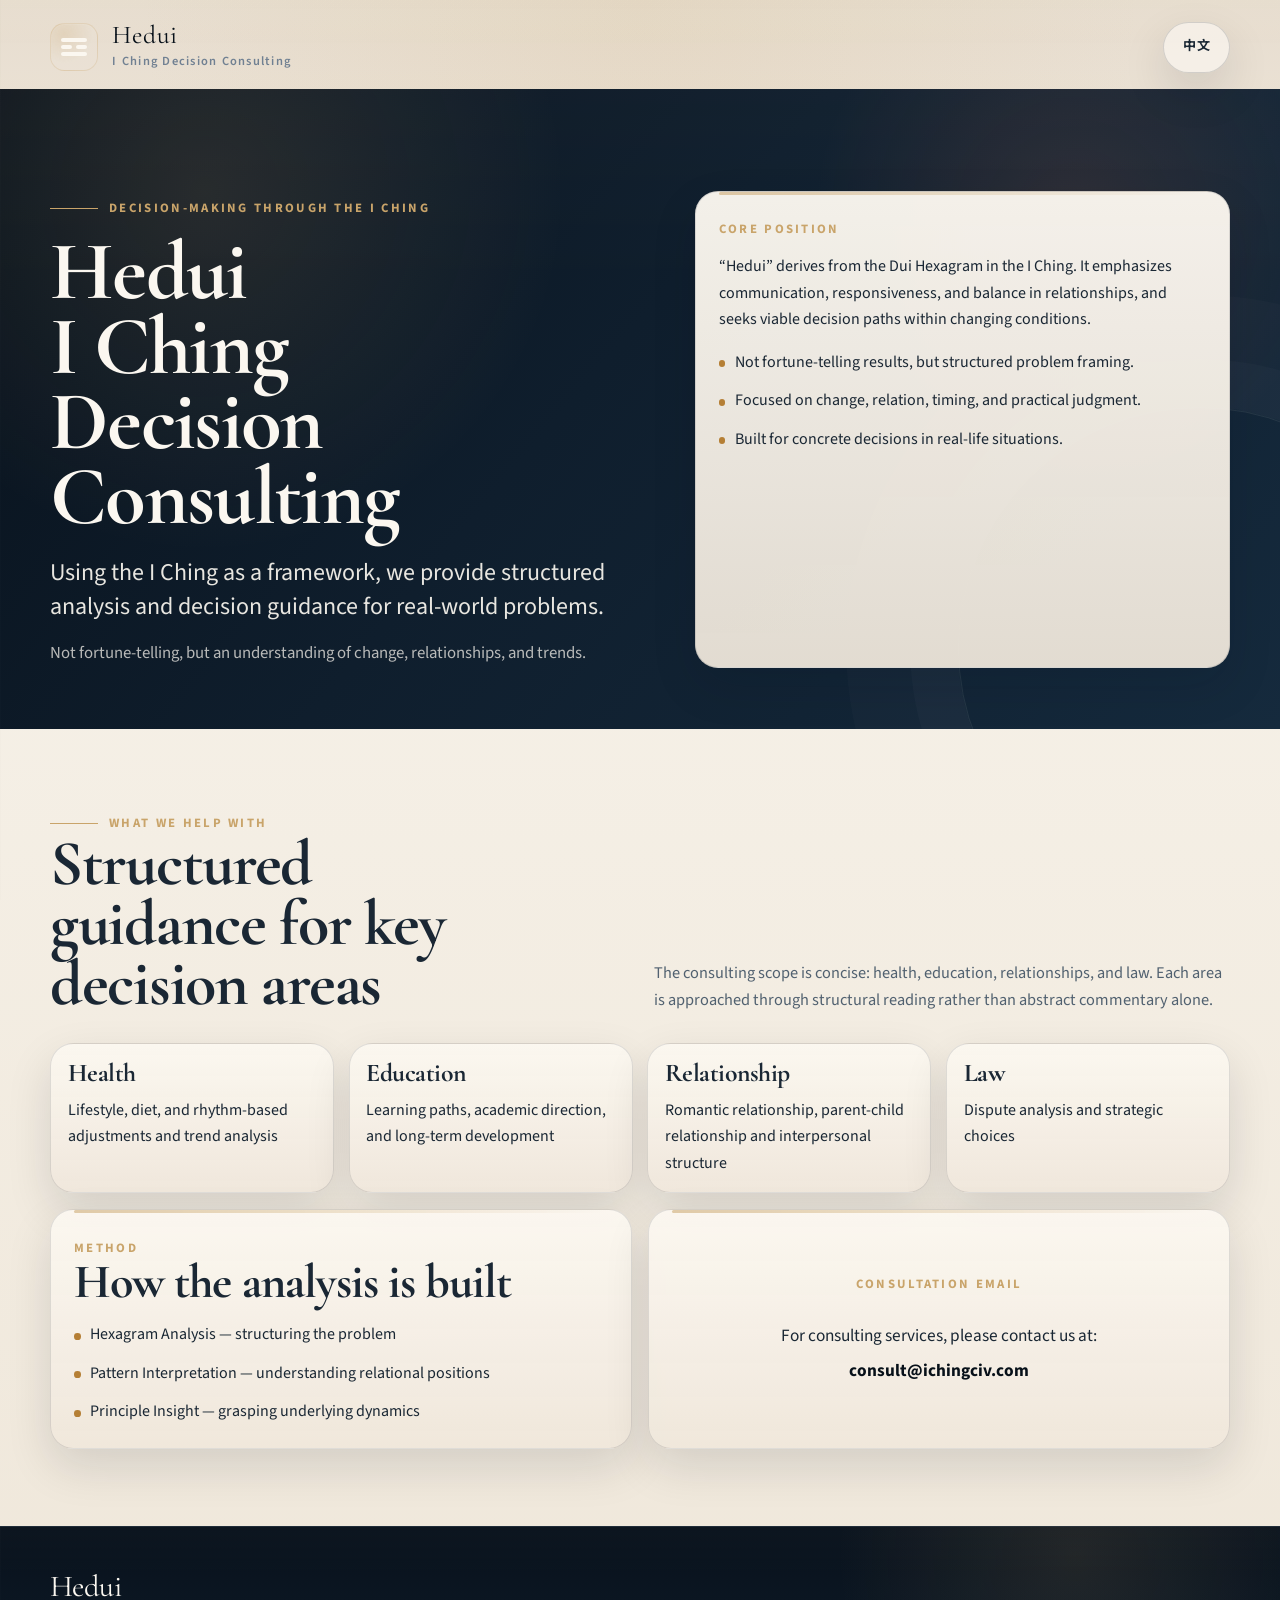
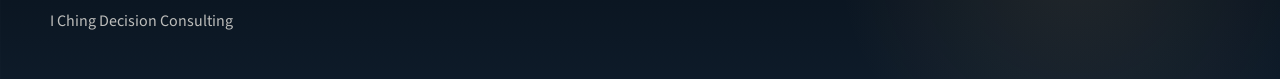
==== commit b2945ea3: "change all" ====
--- a/index.html
+++ b/index.html
@@ -119,28 +119,10 @@
 
               <article class="content-panel email-panel">
                 <span class="panel-tag">Consultation Email</span>
-                <p>Copy the address below for consultation requests and project inquiries.</p>
-                <div class="copy-box">
-                  <input
-                    class="copy-input js-copy-source"
-                    type="text"
-                    value="consult@ichingciv.com"
-                    readonly
-                    spellcheck="false"
-                    autocapitalize="off"
-                    autocorrect="off"
-                    aria-label="Consultation email"
-                  />
-                  <button
-                    class="copy-button js-copy-email"
-                    type="button"
-                    data-copy-text="consult@ichingciv.com"
-                    data-copy-default="Copy Email"
-                    data-copy-success="Copied"
-                  >
-                    Copy Email
-                  </button>
-                </div>
+                <p class="email-panel-copy">
+                  For consulting services, please contact us at:
+                  <span class="inline-email">consult@ichingciv.com</span>
+                </p>
               </article>
             </div>
           </div>
@@ -224,28 +206,10 @@
 
               <article class="content-panel email-panel">
                 <span class="panel-tag">咨询邮箱</span>
-                <p>复制下方邮箱地址，即可发送咨询请求与项目沟通内容。</p>
-                <div class="copy-box">
-                  <input
-                    class="copy-input js-copy-source"
-                    type="text"
-                    value="consult@ichingciv.com"
-                    readonly
-                    spellcheck="false"
-                    autocapitalize="off"
-                    autocorrect="off"
-                    aria-label="咨询邮箱"
-                  />
-                  <button
-                    class="copy-button js-copy-email"
-                    type="button"
-                    data-copy-text="consult@ichingciv.com"
-                    data-copy-default="复制邮箱"
-                    data-copy-success="已复制"
-                  >
-                    复制邮箱
-                  </button>
-                </div>
+                <p class="email-panel-copy">
+                  如需咨询服务，请通过以下邮箱与我们联系：
+                  <span class="inline-email">consult@ichingciv.com</span>
+                </p>
               </article>
             </div>
           </div>
--- a/site.css
+++ b/site.css
@@ -497,58 +497,30 @@
 .email-panel {
   display: flex;
   flex-direction: column;
-  justify-content: space-between;
-}
-
-.copy-box {
-  display: grid;
+  justify-content: center;
+  align-items: center;
   gap: 0.9rem;
-  margin-top: 1rem;
-}
-
-.copy-input {
-  width: 100%;
-  padding: 1rem 1.05rem;
-  border-radius: 1rem;
-  border: 1px solid rgba(19, 31, 45, 0.14);
-  background: rgba(255, 255, 255, 0.78);
+  text-align: center;
+}
+
+.email-panel .panel-tag {
+  justify-content: center;
+}
+
+.email-panel-copy {
+  margin: 0;
+  max-width: 26rem;
+  font-size: 1.08rem;
+  line-height: 1.7;
+}
+
+.inline-email {
+  display: inline-block;
+  margin-top: 0.35rem;
+  font-weight: 700;
   color: var(--night);
-  font-size: 1.02rem;
-  font-weight: 700;
-  letter-spacing: 0.02em;
-  box-shadow: inset 0 1px 0 rgba(251, 247, 240, 0.24);
-  cursor: text;
-}
-
-.copy-input:focus {
-  outline: none;
-  border-color: rgba(181, 127, 53, 0.52);
-  box-shadow:
-    0 0 0 4px rgba(201, 164, 106, 0.15),
-    inset 0 1px 0 rgba(251, 247, 240, 0.32);
-}
-
-.copy-button {
-  align-self: start;
-  display: inline-flex;
-  align-items: center;
-  justify-content: center;
-  min-height: 3rem;
-  padding: 0.9rem 1.2rem;
-  border: 1px solid rgba(19, 31, 45, 0.12);
-  border-radius: 999px;
-  background: var(--night);
-  color: var(--paper-soft);
-  font-size: 0.82rem;
-  font-weight: 800;
-  letter-spacing: 0.12em;
-  cursor: pointer;
-  box-shadow: var(--shadow-card);
-}
-
-.copy-button:hover,
-.copy-button:focus-visible {
-  transform: translateY(-1px);
+  user-select: all;
+  word-break: break-all;
 }
 
 .contact-card {
@@ -669,7 +641,6 @@
 body[data-lang="zh"] .brand-subtitle,
 body[data-lang="zh"] .lang-switch,
 body[data-lang="zh"] .button,
-body[data-lang="zh"] .copy-button,
 body[data-lang="zh"] .eyebrow,
 body[data-lang="zh"] .section-tag,
 body[data-lang="zh"] .card-kicker,
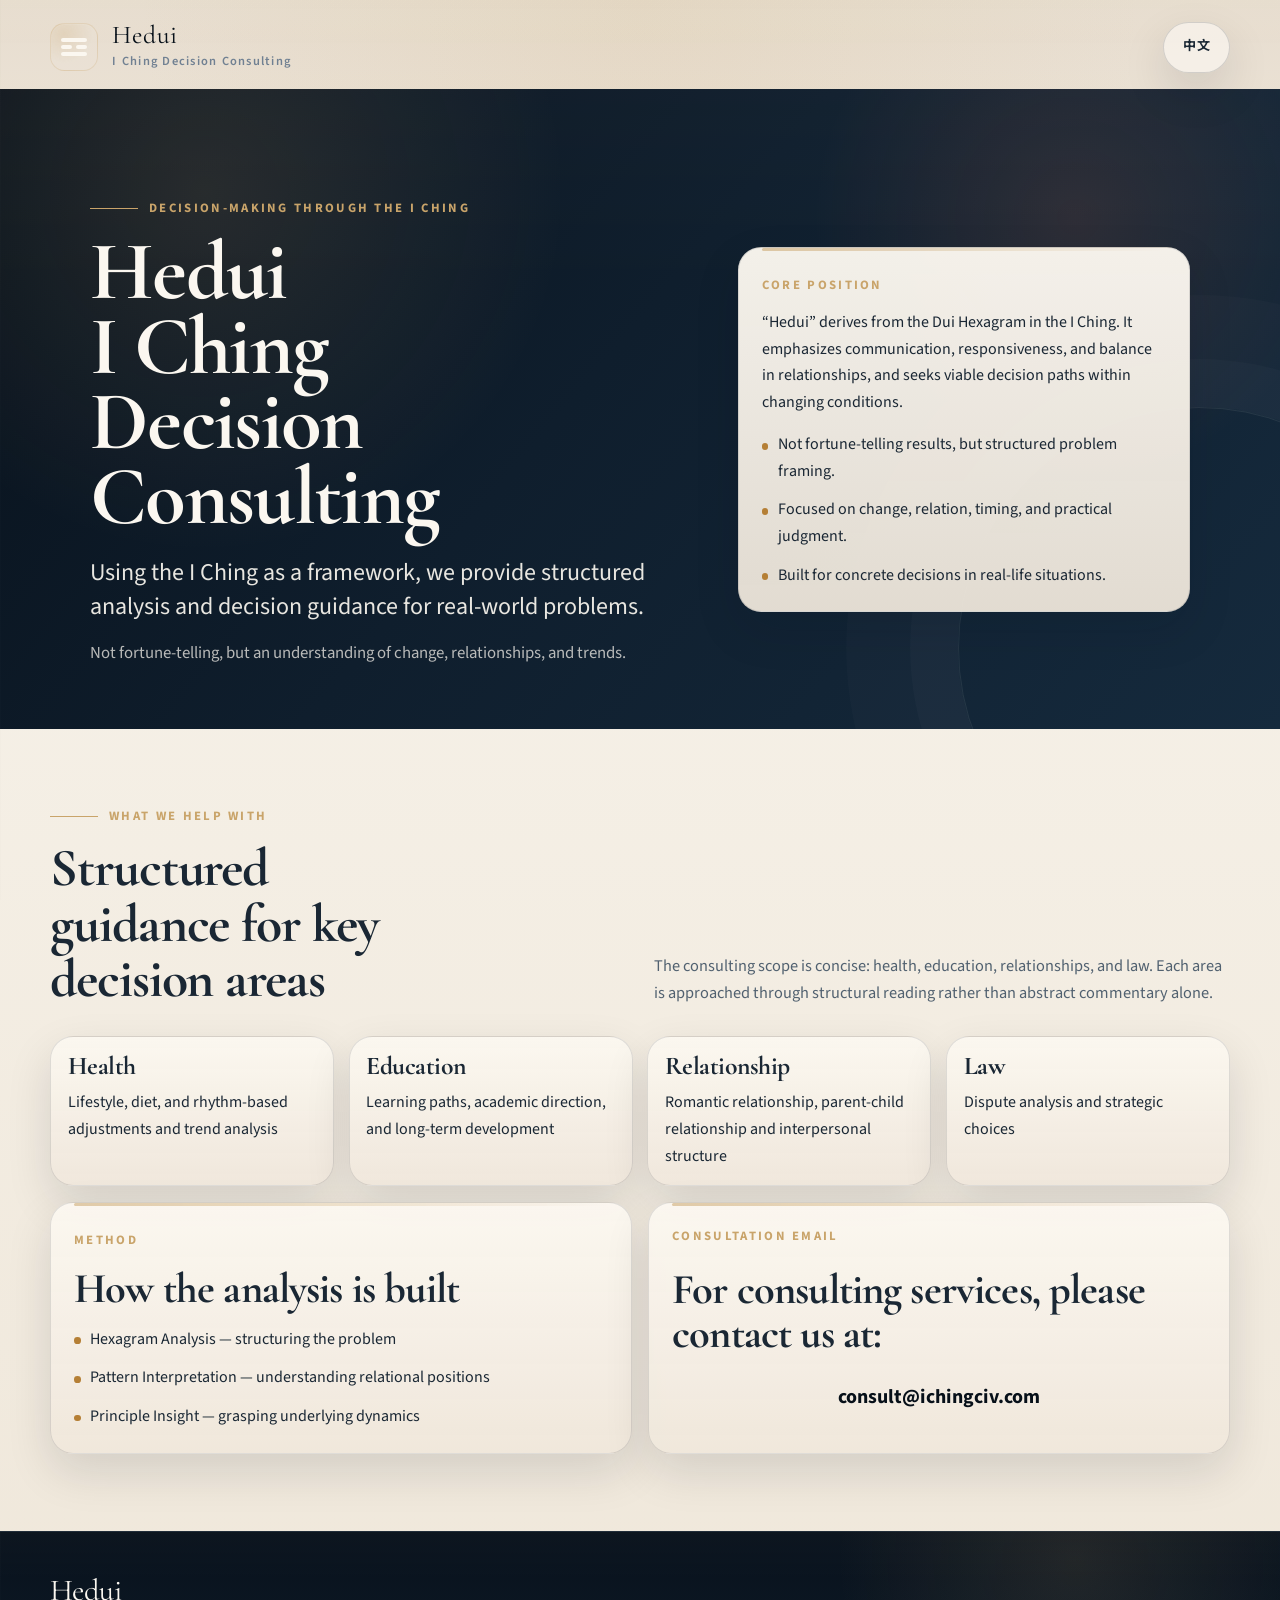
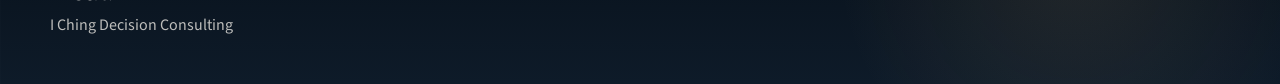
==== commit 1559a1ff: "change all" ====
--- a/index.html
+++ b/index.html
@@ -106,7 +106,7 @@
               </article>
             </div>
 
-            <div class="content-grid">
+            <div class="content-grid balanced-panels">
               <article class="content-panel">
                 <span class="panel-tag">Method</span>
                 <h2>How the analysis is built</h2>
@@ -119,10 +119,10 @@
 
               <article class="content-panel email-panel">
                 <span class="panel-tag">Consultation Email</span>
-                <p class="email-panel-copy">
-                  For consulting services, please contact us at:
-                  <span class="inline-email">consult@ichingciv.com</span>
-                </p>
+                <div class="email-panel-body">
+                  <h2 class="email-panel-heading">For consulting services, please contact us at:</h2>
+                  <p class="email-panel-address">consult@ichingciv.com</p>
+                </div>
               </article>
             </div>
           </div>
@@ -193,7 +193,7 @@
               </article>
             </div>
 
-            <div class="content-grid">
+            <div class="content-grid balanced-panels">
               <article class="content-panel">
                 <span class="panel-tag">方法</span>
                 <h2>分析如何展开</h2>
@@ -206,10 +206,10 @@
 
               <article class="content-panel email-panel">
                 <span class="panel-tag">咨询邮箱</span>
-                <p class="email-panel-copy">
-                  如需咨询服务，请通过以下邮箱与我们联系：
-                  <span class="inline-email">consult@ichingciv.com</span>
-                </p>
+                <div class="email-panel-body">
+                  <h2 class="email-panel-heading">如需咨询服务，请通过以下邮箱与我们联系：</h2>
+                  <p class="email-panel-address">consult@ichingciv.com</p>
+                </div>
               </article>
             </div>
           </div>
--- a/site.css
+++ b/site.css
@@ -252,13 +252,17 @@
 }
 
 .hero-grid {
-  grid-template-columns: minmax(0, 1.08fr) minmax(320px, 0.92fr);
-  align-items: stretch;
+  width: min(100%, 1100px);
+  margin: 0 auto;
+  grid-template-columns: minmax(0, 1.02fr) minmax(290px, 0.74fr);
+  gap: 1.5rem;
+  align-items: start;
 }
 
 .content-grid,
 .contact-layout {
   grid-template-columns: repeat(2, minmax(0, 1fr));
+  align-items: start;
 }
 
 .eyebrow,
@@ -368,6 +372,12 @@
 .content-panel,
 .form-card {
   padding: 1.45rem;
+}
+
+.hero-card {
+  max-width: 35rem;
+  justify-self: end;
+  align-self: center;
 }
 
 .hero-card::after,
@@ -388,8 +398,8 @@
 .hero-card h2,
 .content-panel h2,
 .contact-card h2 {
-  font-size: clamp(2.15rem, 4vw, 3rem);
-  line-height: 0.94;
+  font-size: clamp(1.95rem, 3.4vw, 2.65rem);
+  line-height: 1.02;
 }
 
 .hero-card p,
@@ -449,10 +459,15 @@
   margin-bottom: 1.8rem;
 }
 
+.section-head > div {
+  display: grid;
+  gap: 0.8rem;
+}
+
 .section-title {
   max-width: 14ch;
-  font-size: clamp(2.4rem, 5vw, 4rem);
-  line-height: 0.94;
+  font-size: clamp(2.15rem, 4.2vw, 3.35rem);
+  line-height: 1.04;
   color: var(--text);
 }
 
@@ -494,33 +509,61 @@
   margin-top: 1rem;
 }
 
+.balanced-panels {
+  align-items: stretch;
+}
+
+.balanced-panels > .content-panel {
+  height: 100%;
+}
+
+.content-panel .panel-tag {
+  margin-bottom: 0.95rem;
+}
+
 .email-panel {
-  display: flex;
-  flex-direction: column;
-  justify-content: center;
-  align-items: center;
-  gap: 0.9rem;
-  text-align: center;
+  display: grid;
+  grid-template-rows: auto 1fr;
+  align-items: stretch;
+  text-align: left;
 }
 
 .email-panel .panel-tag {
-  justify-content: center;
-}
-
-.email-panel-copy {
+  justify-content: flex-start;
+  margin-bottom: 0;
+}
+
+.email-panel-body {
+  display: grid;
+  grid-template-rows: auto 1fr;
+  align-items: start;
+  min-height: 100%;
+  padding-top: 1.3rem;
+}
+
+.content-panel .email-panel-heading {
   margin: 0;
-  max-width: 26rem;
-  font-size: 1.08rem;
-  line-height: 1.7;
-}
-
-.inline-email {
-  display: inline-block;
-  margin-top: 0.35rem;
+  max-width: 100%;
+  font-size: clamp(1.95rem, 3.4vw, 2.65rem);
+  line-height: 1.02;
+}
+
+.email-panel-address {
+  align-self: center;
+  margin: 0 auto;
+  font-size: clamp(1.08rem, 1.55vw, 1.38rem);
+  line-height: 1.18;
   font-weight: 700;
   color: var(--night);
+  text-align: center;
   user-select: all;
   word-break: break-all;
+}
+
+body[data-lang="zh"] .content-panel .email-panel-heading {
+  font-size: clamp(1.45rem, 2.55vw, 1.95rem);
+  line-height: 1.28;
+  letter-spacing: 0;
 }
 
 .contact-card {
@@ -650,6 +693,18 @@
   text-transform: none;
 }
 
+body[data-lang="zh"] .section-title {
+  font-size: clamp(2rem, 3.8vw, 2.85rem);
+  line-height: 1.14;
+  letter-spacing: 0;
+}
+
+body[data-lang="zh"] .content-panel h2 {
+  font-size: clamp(2rem, 3.9vw, 2.8rem);
+  line-height: 1.12;
+  letter-spacing: 0;
+}
+
 @media (prefers-reduced-motion: no-preference) {
   .hero-copy,
   .hero-card,
@@ -683,6 +738,16 @@
     grid-template-columns: 1fr;
   }
 
+  .hero-grid {
+    width: 100%;
+  }
+
+  .hero-card {
+    max-width: none;
+    justify-self: stretch;
+    align-self: start;
+  }
+
   .section-head {
     align-items: start;
     flex-direction: column;
@@ -708,6 +773,10 @@
   .hero h1 {
     font-size: clamp(2.55rem, 13vw, 4rem);
     max-width: none;
+  }
+
+  .section-head > div {
+    gap: 0.7rem;
   }
 
   .hero-card,
